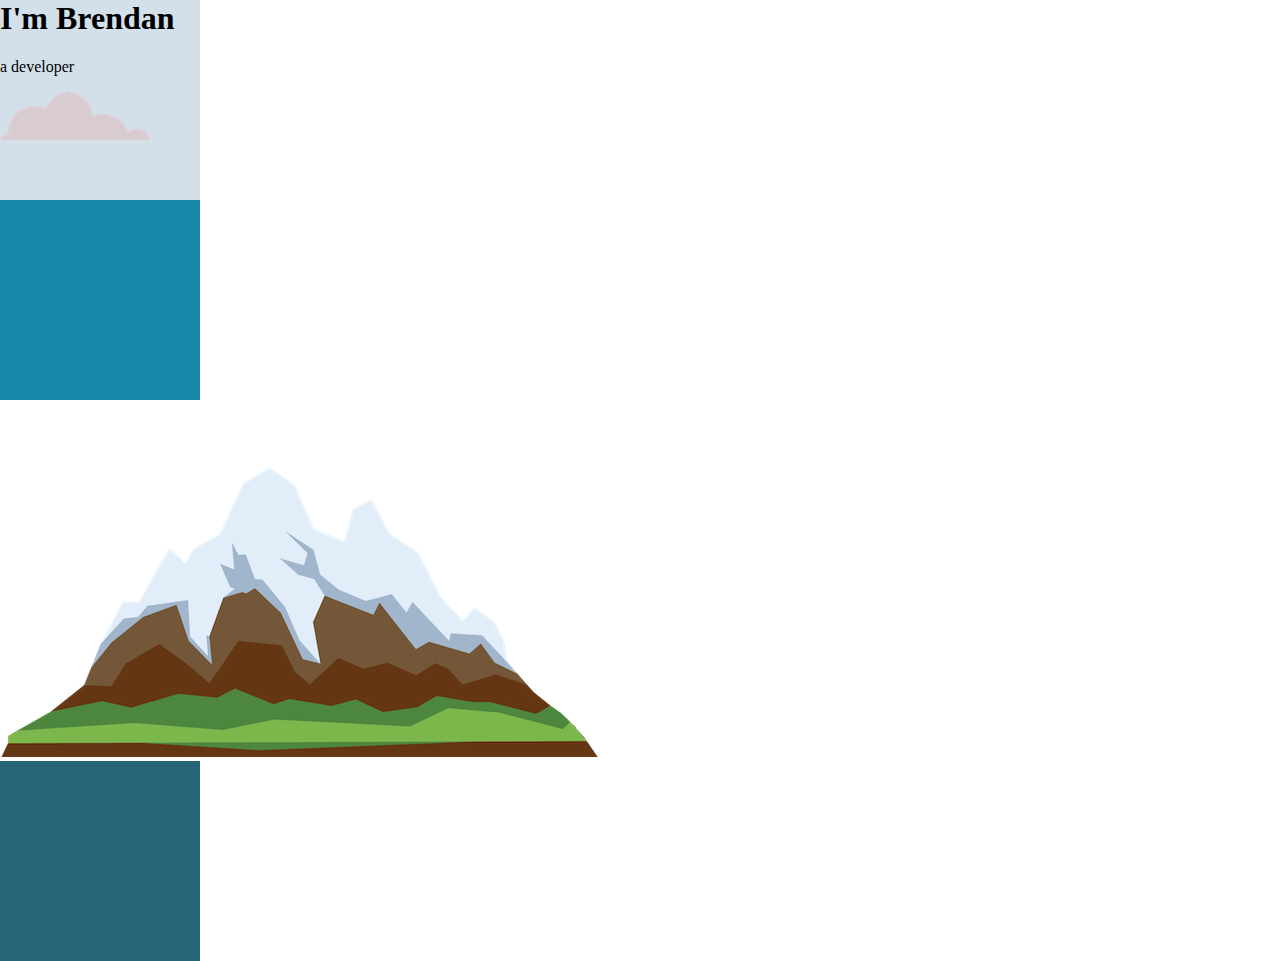
==== day42-44_web foundations/day43_ intermediate_css/index.html @ badb04d4 "end of day commit" ====
<!DOCTYPE html>
<html lang="en">
<head>
    <meta charset="UTF-8">
    <meta http-equiv="X-UA-Compatible" content="IE=edge">
    <meta name="viewport" content="width=device-width, initial-scale=1.0">
    <title>Brendan Murray</title>
    <link rel="stylesheet" href="css/styles.css">
    <link rel="icon" href="favicon.ico">
    <link rel="apple-touch-icon" href="favicon.ico">
</head>
<body>
    <div class="top-container">
    <h1>I'm Brendan</h1>
    <p>a developer</p>
    <img src="images/cloud.png" alt="cloud image">
    </div>

    <div class="middle-container">
    </div>
    <img src="images/mountain.png" alt="mountain">
    <div class="bottom-container">
    </div>

</body>
</html>
---- day42-44_web foundations/day43_ intermediate_css/css/styles.css ----
body{
    margin: 0;
}

h1{
    margin-top: 0;
}

.top-container {
    height: 200px;
    width: 200px;
    background-color: #d3e0ea;
}

.middle-container {
    height: 200px;
    width: 200px;

    background-color: #1687a7;

}

.bottom-container {
    height: 200px;
    width: 200px;
    background-color: #276678;
}
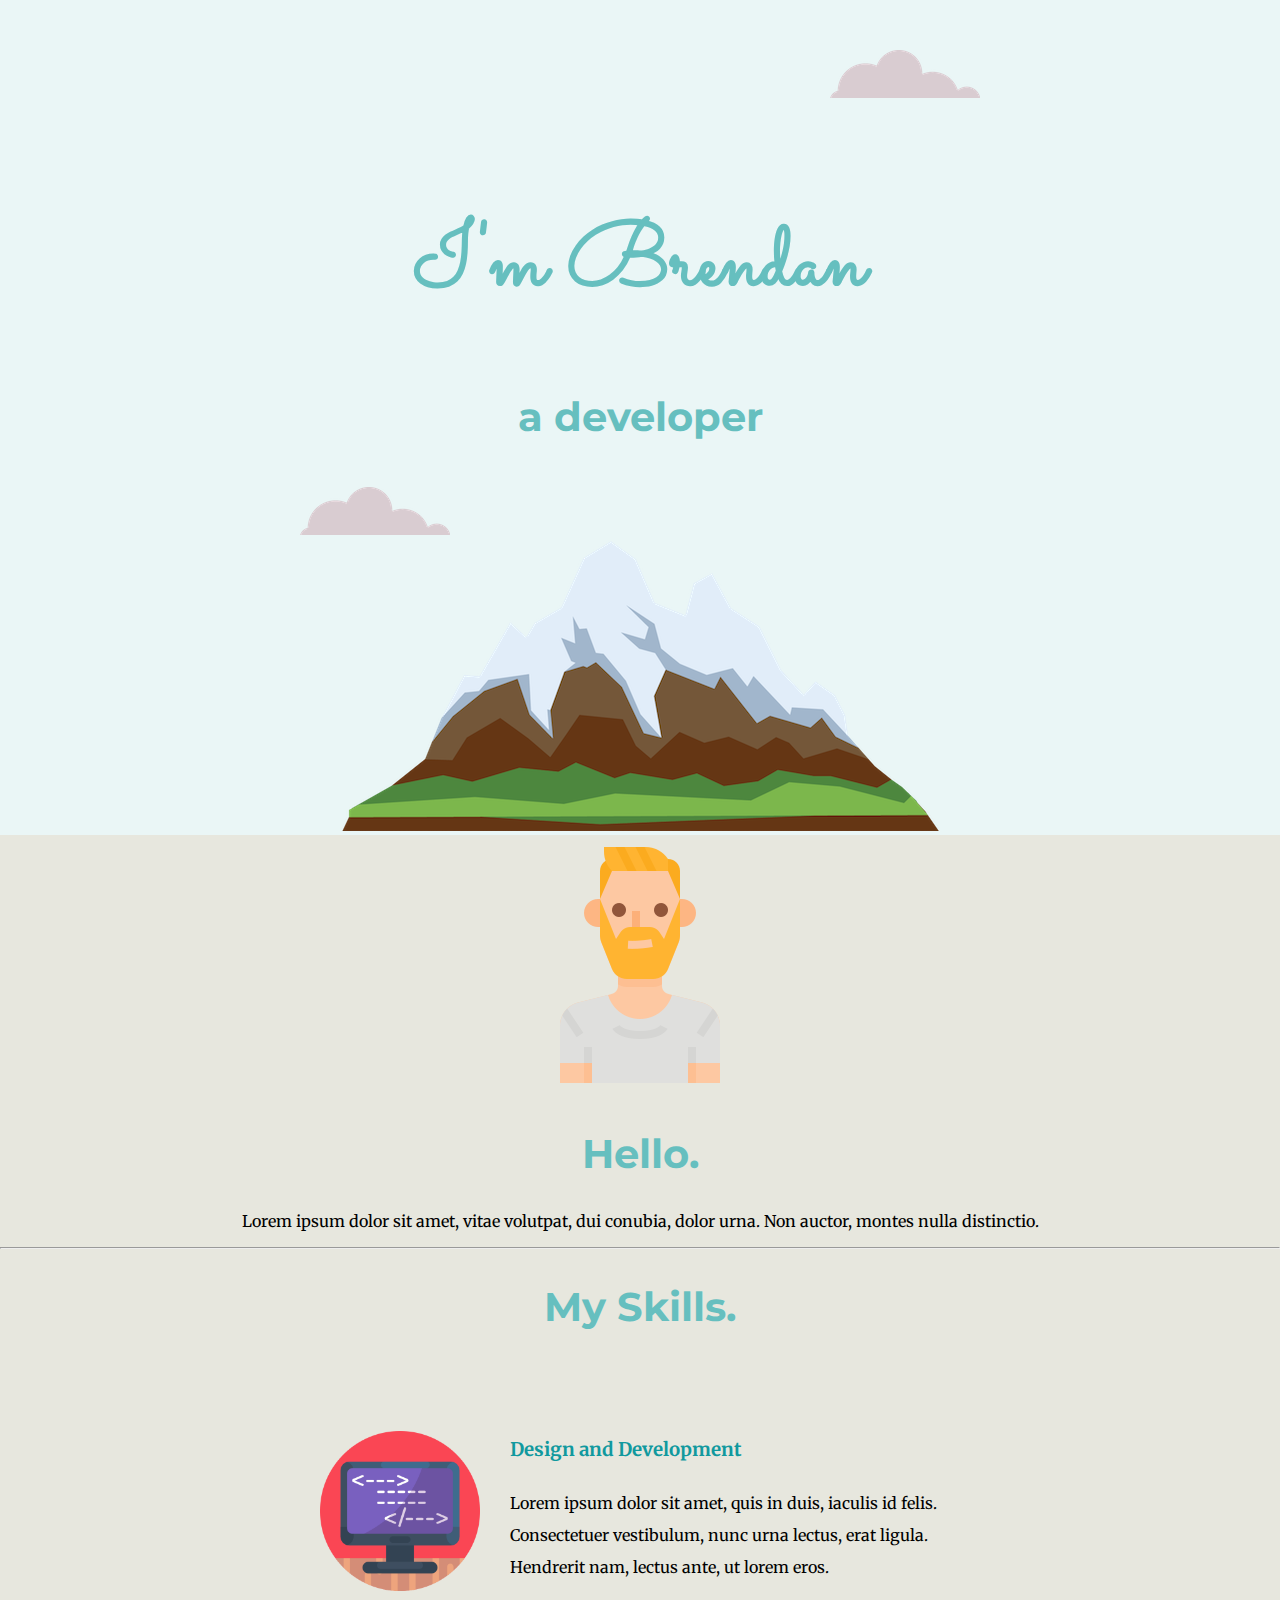
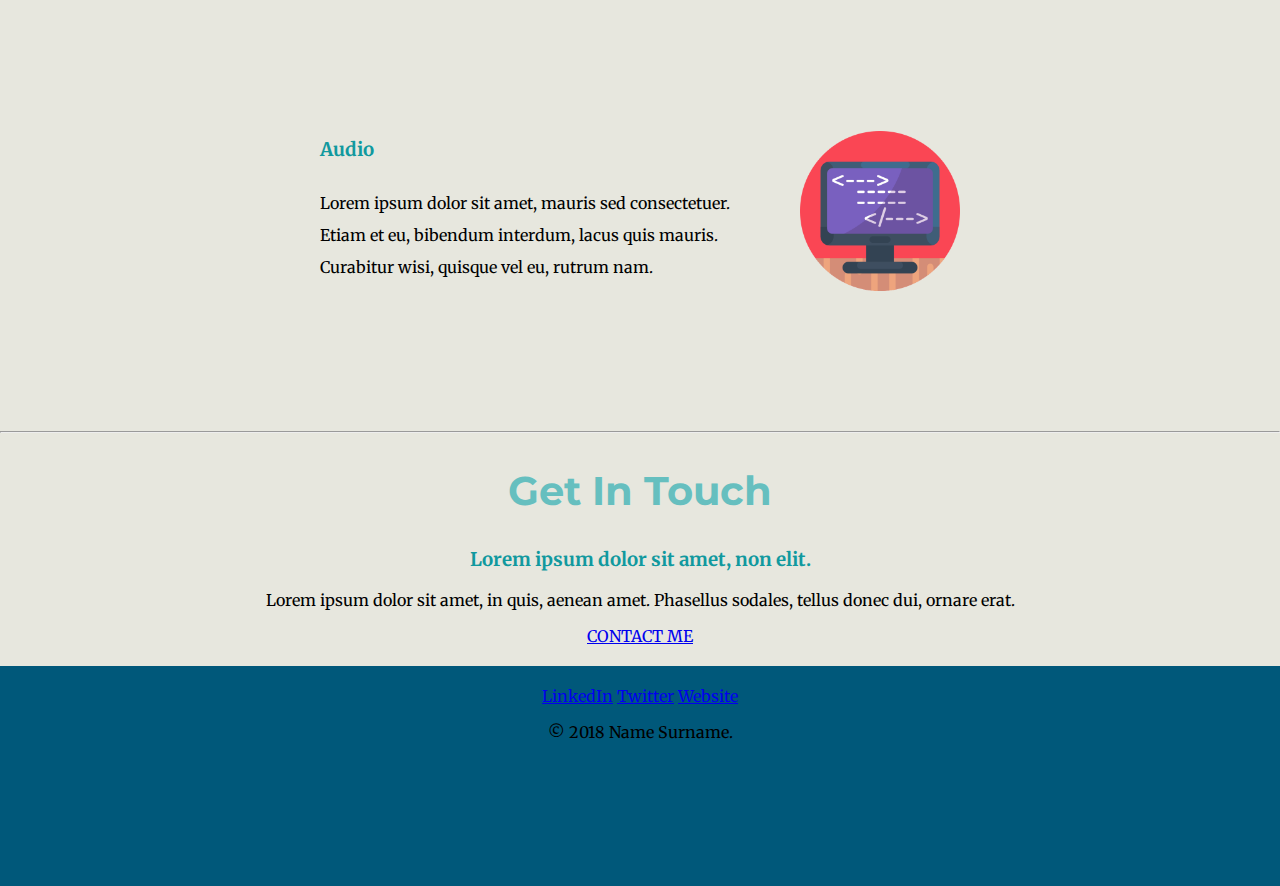
==== commit d489f407: "end of day commit" ====
--- a/day42-44_web foundations/day43_ intermediate_css/index.html
+++ b/day42-44_web foundations/day43_ intermediate_css/index.html
@@ -8,19 +8,57 @@
     <link rel="stylesheet" href="css/styles.css">
     <link rel="icon" href="favicon.ico">
     <link rel="apple-touch-icon" href="favicon.ico">
+    <link rel="preconnect" href="https://fonts.gstatic.com"> 
+    <link href="https://fonts.googleapis.com/css2?family=Merriweather:wght@300&family=Montserrat&family=Sacramento&display=swap" rel="stylesheet">  
 </head>
 <body>
     <div class="top-container">
+    <img class="top-cloud" src="images/cloud.png" alt="cloud image">
     <h1>I'm Brendan</h1>
-    <p>a developer</p>
-    <img src="images/cloud.png" alt="cloud image">
+    <h2>a developer</h2>
+    <img class="bottom-cloud" src="images/cloud.png" alt="cloud image">
+
+    <img  src="images/mountain.png" alt="mountain">
     </div>
 
     <div class="middle-container">
-    </div>
-    <img src="images/mountain.png" alt="mountain">
-    <div class="bottom-container">
-    </div>
+        <div id="profile-image" class="profile">
+          <img src="images/avatar.png" alt="Brendan">
+          <h2>Hello.</h2>
+          <p>Lorem ipsum dolor sit amet, vitae volutpat, dui conubia, dolor urna. Non auctor, montes nulla distinctio.</p>
+        </div>
+        <hr>
+        <div class="skills">
+          <h2>My Skills.</h2>
+          <div class="skill-row">
+            <img class="code-image" src="images/coding.png" alt="computer with code" >
+            <h3>Design and Development</h3>
+            <p>Lorem ipsum dolor sit amet, quis in duis, iaculis id felis. Consectetuer vestibulum, nunc urna lectus, erat ligula. Hendrerit nam, lectus ante, ut lorem eros.</p>
+          </div>
+          <div class="skill-row">
+            <img class="audio-image" src="images/coding.png" alt="chilli">
+            <h3>Audio</h3>
+            <p>Lorem ipsum dolor sit amet, mauris sed consectetuer. Etiam et eu, bibendum interdum, lacus quis mauris. Curabitur wisi, quisque vel eu, rutrum nam.</p>
+          </div>
+        </div>
+        <hr>
+        <div class="contact-me">
+          <h2>Get In Touch</h2>
+          <h3>Lorem ipsum dolor sit amet, non elit.</h3>
+          <p>Lorem ipsum dolor sit amet, in quis, aenean amet. Phasellus sodales, tellus donec dui, ornare erat.</p>
+          <a class="btn" href="mailto:name@email.com">CONTACT ME</a>
+        </div>
+      </div>
+      
+      
+      <div class="bottom-container">
+        <a class="footer-link" href="https://www.linkedin.com/in/brendan-murray-43b598ba/">LinkedIn</a>
+        <a class="footer-link" href="https://twitter.com/">Twitter</a>
+        <a class="footer-link" href="https://www.google.com">Website</a>
+        <p>© 2018 Name Surname.</p>
+      </div>
+      
+</body>
+</html>
 
-</body>
-</html>+
--- a/day42-44_web foundations/day43_ intermediate_css/css/styles.css
+++ b/day42-44_web foundations/day43_ intermediate_css/css/styles.css
@@ -1,28 +1,70 @@
 
 body{
     margin: 0;
+    text-align: center;
+    font-family:'Merriweather', serif;}
+    
+
+h1{
+    color: #66bfbf;
+    margin-top: 100px;
+    font-size: 90px;
+    font-family:'Sacramento', serif;
+    text-align: center;
 }
 
-h1{
-    margin-top: 0;
+h2{
+    color: #66bfbf;
+    font-size: 2.5rem;
+    font-family:'Montserrat', serif;
+    text-align: center;
+}
+h3{ 
+    color: #11999E;
 }
 
-.top-container {
-    height: 200px;
-    width: 200px;
-    background-color: #d3e0ea;
+div{
+    min-height: 200px;
+}
+.code-image {
+    width: 25%;
+    float: left;
+    margin-right: 30px;
 }
 
-.middle-container {
-    height: 200px;
-    width: 200px;
-
-    background-color: #1687a7;
-
+.audio-image {
+    width: 25%;
+    float: right;
+    margin-left: 30px;
+}
+.top-cloud{
+    position: absolute;
+    right: 300px;
+    top: 50px;
+}
+.bottom-cloud{
+    position: absolute;
+    left: 300px;
+    bottom: 300px;
+}
+.top-container {
+    position: relative;
+    background-color: #eaf6f6;
+    padding-top: 100px;
 }
 
+.middle-container { 
+    background-color: #e7e7de; 
+}
 .bottom-container {
-    height: 200px;
-    width: 200px;
-    background-color: #276678;
+    padding-top: 20px;
+    margin-bottom: 0;
+    background-color: #00587a;
 }
+
+.skill-row{
+    text-align: left;
+    line-height: 2;
+    margin: 100px auto;
+    width: 50%;
+}
